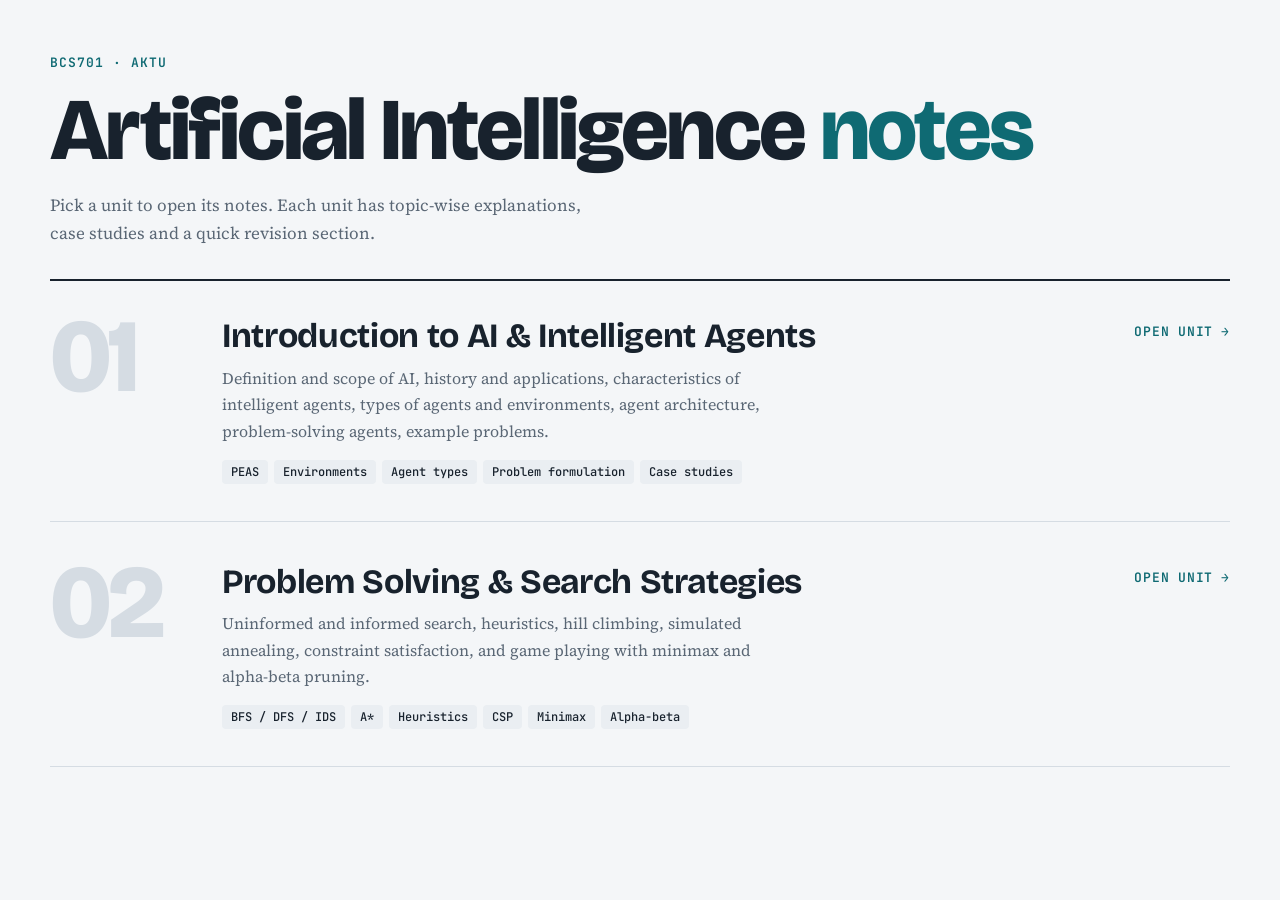
==== index.html @ 0ec4174a "Add unit-wise AI notes with index page" ====
<!doctype html>
<html lang="en">
<head>
<meta charset="utf-8">
<meta name="viewport" content="width=device-width, initial-scale=1">
<title>BCS701 AI Notes</title>
<meta name="description" content="Unit-wise notes for BCS701 Artificial Intelligence (AKTU).">
<link rel="preconnect" href="https://fonts.googleapis.com">
<link rel="preconnect" href="https://fonts.gstatic.com" crossorigin>
<link rel="stylesheet" href="https://fonts.googleapis.com/css2?family=Bricolage+Grotesque:opsz,wght@12..96,500;12..96,700;12..96,800&family=JetBrains+Mono:wght@400;500;600;700&family=Source+Serif+4:ital,opsz,wght@0,8..60,400;0,8..60,700;1,8..60,400&display=swap">
<link rel="stylesheet" href="notes.css">
<style>
  .cover { max-width: 1180px; margin: 0 auto; padding-block: 56px 32px; border-bottom: 2px solid var(--ink); }
  .cover .course { font: 600 13px/1 var(--mono); letter-spacing: .08em; text-transform: uppercase; color: var(--accent); margin: 0 0 18px; }
  .cover h1 { font: 800 clamp(40px, 8vw, 88px)/.98 var(--display); letter-spacing: -.03em; margin: 0; text-wrap: balance; }
  .cover h1 span { color: var(--accent); }
  .cover p { margin: 18px 0 0; color: var(--muted); max-width: 60ch; }

  .units { max-width: 1180px; margin: 0 auto; padding: 0 0 72px; list-style: none; }
  .unit a {
    display: grid; grid-template-columns: minmax(84px, 140px) 1fr auto; gap: 8px 32px; align-items: start;
    padding: 32px 0; border-bottom: 1px solid var(--rule); color: inherit; text-decoration: none;
    opacity: 0; animation: rise .5s cubic-bezier(.2,.7,.2,1) forwards;
  }
  .unit:nth-child(2) a { animation-delay: .08s; }
  .unit:nth-child(3) a { animation-delay: .16s; }
  .unit:nth-child(4) a { animation-delay: .24s; }
  .unit:nth-child(5) a { animation-delay: .32s; }
  @keyframes rise { from { opacity: 0; transform: translateY(12px); } to { opacity: 1; transform: none; } }
  @media (prefers-reduced-motion: reduce) { .unit a { animation: none; opacity: 1; } }

  .unit .no { font: 800 clamp(56px, 9vw, 104px)/.85 var(--display); color: var(--rule); transition: color .2s; letter-spacing: -.04em; }
  .unit h2 { font: 700 clamp(24px, 3.2vw, 34px)/1.1 var(--display); letter-spacing: -.01em; margin: 4px 0 10px; transition: color .2s; }
  .unit .scope { margin: 0; color: var(--muted); font-size: 16px; max-width: 72ch; }
  .unit .topics { display: flex; flex-wrap: wrap; gap: 6px; margin: 16px 0 0; padding: 0; list-style: none; }
  .unit .topics li { font: 500 12px/1 var(--mono); padding: 6px 9px; border-radius: 4px; background: var(--code-bg); color: var(--ink); }
  .unit .go {
    font: 600 13px/1 var(--mono); letter-spacing: .06em; text-transform: uppercase; color: var(--accent);
    margin-top: 12px; white-space: nowrap; display: flex; gap: 8px; align-items: center;
  }
  .unit .go::after { content: "→"; transition: transform .2s; }
  .unit a:hover .no, .unit a:focus-visible .no { color: var(--accent); }
  .unit a:hover h2, .unit a:focus-visible h2 { color: var(--accent); }
  .unit a:hover .go::after, .unit a:focus-visible .go::after { transform: translateX(4px); }
  .unit a:focus-visible { outline: 2px solid var(--accent); outline-offset: 4px; border-radius: 4px; }

  @media (max-width: 720px) {
    .cover { padding-block: 36px 24px; }
    .unit a { grid-template-columns: 1fr; padding: 28px 0; }
    .unit .no { font-size: 56px; }
    .unit .go { margin-top: 8px; }
  }
</style>
</head>
<body>

<header class="cover">
  <p class="course">BCS701 · AKTU</p>
  <h1>Artificial Intelligence <span>notes</span></h1>
  <p>Pick a unit to open its notes. Each unit has topic-wise explanations, case studies and a quick revision section.</p>
</header>

<ol class="units">
  <li class="unit">
    <a href="unit1.html">
      <span class="no">01</span>
      <div>
        <h2>Introduction to AI &amp; Intelligent Agents</h2>
        <p class="scope">Definition and scope of AI, history and applications, characteristics of intelligent agents, types of agents and environments, agent architecture, problem-solving agents, example problems.</p>
        <ul class="topics">
          <li>PEAS</li><li>Environments</li><li>Agent types</li><li>Problem formulation</li><li>Case studies</li>
        </ul>
      </div>
      <span class="go">Open unit</span>
    </a>
  </li>
  <li class="unit">
    <a href="unit2.html">
      <span class="no">02</span>
      <div>
        <h2>Problem Solving &amp; Search Strategies</h2>
        <p class="scope">Uninformed and informed search, heuristics, hill climbing, simulated annealing, constraint satisfaction, and game playing with minimax and alpha-beta pruning.</p>
        <ul class="topics">
          <li>BFS / DFS / IDS</li><li>A*</li><li>Heuristics</li><li>CSP</li><li>Minimax</li><li>Alpha-beta</li>
        </ul>
      </div>
      <span class="go">Open unit</span>
    </a>
  </li>
</ol>

</body>
</html>
---- notes.css ----
/* Shared styles for BCS701 unit notes */
:root {
  --paper: #F4F6F8;
  --surface: #FFFFFF;
  --ink: #18222D;
  --muted: #5A6775;
  --rule: #D5DCE3;
  --accent: #0F6A73;
  --accent-soft: #DDEFF0;
  --mark: #F5E27A;
  --mark-ink: #3B3208;
  --scen: #B4442F;
  --scen-soft: #F8E8E3;
  --good: #2F7D4A;
  --bad: #B4442F;
  --code-bg: #EAEEF2;
  --c-red: #D2574F;
  --c-green: #3E8E57;
  --c-blue: #3F6FB5;
  --display: "Bricolage Grotesque", "Segoe UI", system-ui, sans-serif;
  --body: "Source Serif 4", Georgia, "Times New Roman", serif;
  --mono: "JetBrains Mono", ui-monospace, "Cascadia Code", Consolas, monospace;
  color-scheme: light;
}
@media (prefers-color-scheme: dark) {
  :root:not([data-theme="light"]) {
    --paper: #0F151B; --surface: #151D25; --ink: #E4EAF0; --muted: #93A1AF;
    --rule: #28343F; --accent: #5CC3C9; --accent-soft: #14343A;
    --mark: #5E5312; --mark-ink: #FFF3B8; --scen: #F08A73; --scen-soft: #33201B;
    --good: #6FCB8C; --bad: #F08A73; --code-bg: #1B252F;
    color-scheme: dark;
  }
}
:root[data-theme="dark"] {
  --paper: #0F151B; --surface: #151D25; --ink: #E4EAF0; --muted: #93A1AF;
  --rule: #28343F; --accent: #5CC3C9; --accent-soft: #14343A;
  --mark: #5E5312; --mark-ink: #FFF3B8; --scen: #F08A73; --scen-soft: #33201B;
  --good: #6FCB8C; --bad: #F08A73; --code-bg: #1B252F;
  color-scheme: dark;
}

* { box-sizing: border-box; }
html { scroll-behavior: smooth; scroll-padding-top: 16px; }
@media (prefers-reduced-motion: reduce) { html { scroll-behavior: auto; } }
body {
  margin: 0;
  background: var(--paper);
  color: var(--ink);
  font: 400 17px/1.65 var(--body);
  padding-inline: 20px;
}

/* ---------- masthead ---------- */
.masthead {
  max-width: 1180px;
  margin: 0 auto;
  padding-block: 40px 28px;
  border-bottom: 2px solid var(--ink);
  display: grid;
  gap: 10px;
}
.masthead .course {
  font: 600 13px/1 var(--mono);
  letter-spacing: .08em;
  text-transform: uppercase;
  color: var(--accent);
  display: flex; flex-wrap: wrap; gap: 8px 18px; align-items: center;
}
.masthead .course a { color: var(--muted); text-decoration: none; border-bottom: 1px dashed var(--muted); }
.masthead .course a:hover { color: var(--accent); border-color: var(--accent); }
.masthead h1 {
  font: 800 clamp(34px, 6vw, 60px)/1.02 var(--display);
  letter-spacing: -.02em;
  margin: 0;
  text-wrap: balance;
}
.masthead h1 .unit-no { color: var(--accent); }
.masthead .scope { margin: 0; color: var(--muted); max-width: 70ch; font-size: 16px; }

/* ---------- layout ---------- */
.layout {
  max-width: 1180px;
  margin: 0 auto;
  display: grid;
  grid-template-columns: 230px minmax(0, 1fr);
  gap: 48px;
  padding-block: 32px 80px;
}
.toc {
  position: sticky; top: 20px; align-self: start;
  max-height: calc(100vh - 40px); overflow-y: auto;
  font: 500 14px/1.4 var(--display);
}
.toc p { font: 600 11px/1 var(--mono); letter-spacing: .1em; text-transform: uppercase; color: var(--muted); margin: 0 0 12px; }
.toc ol { list-style: none; margin: 0; padding: 0; display: grid; gap: 2px; counter-reset: t; }
.toc li { counter-increment: t; }
.toc a {
  display: grid; grid-template-columns: 26px 1fr; gap: 4px;
  padding: 6px 8px; border-radius: 6px;
  color: var(--ink); text-decoration: none;
}
.toc a::before { content: counter(t, decimal-leading-zero); font: 500 12px/1.6 var(--mono); color: var(--muted); }
.toc a:hover, .toc a:focus-visible { background: var(--accent-soft); color: var(--accent); outline: none; }
.toc a.case::before { content: "★"; color: var(--scen); }

@media (max-width: 900px) {
  .layout { grid-template-columns: 1fr; gap: 24px; }
  .toc { position: static; max-height: none; border: 1px solid var(--rule); border-radius: 10px; padding: 14px; background: var(--surface); }
  .toc ol { grid-template-columns: repeat(auto-fill, minmax(200px, 1fr)); }
}

/* ---------- content ---------- */
main { min-width: 0; max-width: 780px; }
section { padding-block: 8px 28px; }
section + section { border-top: 1px solid var(--rule); padding-top: 32px; }
h2 {
  font: 700 clamp(26px, 3.4vw, 34px)/1.15 var(--display);
  letter-spacing: -.015em;
  margin: 0 0 16px;
  text-wrap: balance;
  display: flex; gap: 14px; align-items: baseline;
}
h2 .num { font: 500 15px/1 var(--mono); color: var(--accent); flex: none; }
h3 { font: 700 21px/1.25 var(--display); margin: 30px 0 10px; text-wrap: balance; }
h4 { font: 700 15px/1.3 var(--display); margin: 22px 0 6px; letter-spacing: .02em; text-transform: uppercase; color: var(--accent); }
p { margin: 0 0 14px; max-width: 70ch; }
ul, ol { margin: 0 0 14px; padding-left: 22px; }
li { margin-bottom: 5px; }
li::marker { color: var(--accent); }
strong { font-weight: 700; }
em { font-style: italic; }
a { color: var(--accent); }
a:focus-visible, summary:focus-visible { outline: 2px solid var(--accent); outline-offset: 2px; }
code, kbd { font: 500 .86em/1 var(--mono); background: var(--code-bg); padding: 2px 5px; border-radius: 4px; }
.hl { background: linear-gradient(transparent 55%, var(--mark) 55%); color: inherit; padding: 0 2px; }
.muted { color: var(--muted); }

/* definition-style key terms */
dl.terms { display: grid; grid-template-columns: max-content 1fr; gap: 10px 20px; margin: 0 0 18px; }
dl.terms dt { font: 700 15px/1.6 var(--display); color: var(--accent); }
dl.terms dd { margin: 0; }
@media (max-width: 560px) { dl.terms { grid-template-columns: 1fr; gap: 2px; } dl.terms dd { margin-bottom: 10px; } }

/* exam tip */
.tip {
  background: var(--mark); color: var(--mark-ink);
  padding: 14px 18px; border-radius: 4px 14px 4px 14px;
  margin: 18px 0; font-size: 16px;
}
.tip b.lbl { font: 700 12px/1 var(--mono); letter-spacing: .08em; text-transform: uppercase; display: block; margin-bottom: 6px; }
.tip p:last-child, .tip ul:last-child, .tip ol:last-child { margin-bottom: 0; }
.tip li::marker { color: var(--mark-ink); }

/* formula / key box */
.key {
  border: 1.5px solid var(--accent); border-radius: 10px;
  padding: 14px 18px; margin: 18px 0; background: var(--surface);
}
.key .lbl { font: 700 12px/1 var(--mono); letter-spacing: .08em; text-transform: uppercase; color: var(--accent); display: block; margin-bottom: 8px; }
.key p:last-child, .key ul:last-child { margin-bottom: 0; }
.formula { font: 600 17px/1.5 var(--mono); text-align: center; padding: 6px 0; overflow-x: auto; }

/* tables */
.tbl { overflow-x: auto; margin: 16px 0 20px; border: 1px solid var(--rule); border-radius: 10px; background: var(--surface); }
table { border-collapse: collapse; width: 100%; font-size: 15px; line-height: 1.45; }
th, td { text-align: left; padding: 9px 12px; border-bottom: 1px solid var(--rule); vertical-align: top; }
th { font: 700 13px/1.3 var(--display); background: var(--accent-soft); color: var(--ink); white-space: nowrap; }
tr:last-child td { border-bottom: 0; }
td.y { color: var(--good); font-weight: 600; }
td.n { color: var(--bad); font-weight: 600; }
td.num, th.num { font-family: var(--mono); font-variant-numeric: tabular-nums; }
tr.win td { background: var(--accent-soft); font-weight: 600; }

/* code / pseudo */
pre {
  font: 400 14px/1.6 var(--mono); background: var(--code-bg);
  padding: 14px 16px; border-radius: 8px; overflow-x: auto; margin: 14px 0 18px;
}
pre code { background: none; padding: 0; font-size: inherit; }
pre .kw { color: var(--accent); font-weight: 600; }
pre .cm { color: var(--muted); font-style: italic; }

/* flow chips (agent pipelines) */
.flow { display: flex; flex-wrap: wrap; align-items: center; gap: 6px; margin: 12px 0 16px; font: 500 13px/1.3 var(--mono); }
.flow span { background: var(--surface); border: 1px solid var(--rule); padding: 6px 10px; border-radius: 6px; }
.flow span.em { border-color: var(--accent); color: var(--accent); background: var(--accent-soft); }
.flow i { font-style: normal; color: var(--muted); }

/* agent-type grid */
.cards { display: grid; grid-template-columns: repeat(auto-fit, minmax(220px, 1fr)); gap: 14px; margin: 16px 0 20px; }
.card { background: var(--surface); border: 1px solid var(--rule); border-radius: 10px; padding: 14px 16px; }
.card h5 { font: 700 16px/1.25 var(--display); margin: 0 0 6px; }
.card p { font-size: 15px; margin: 0; }
.card .eg { display: block; margin-top: 8px; font: 500 12px/1.4 var(--mono); color: var(--muted); }

/* figures */
figure { margin: 20px 0 24px; }
figure .fig { overflow-x: auto; background: var(--surface); border: 1px solid var(--rule); border-radius: 10px; padding: 14px; }
figure svg { display: block; margin: 0 auto; max-width: 100%; height: auto; font-family: var(--mono); }
figcaption { font: 500 13px/1.5 var(--display); color: var(--muted); margin-top: 8px; }
svg .ln { stroke: var(--ink); stroke-width: 1.6; fill: none; }
svg .ln-soft { stroke: var(--muted); stroke-width: 1.3; fill: none; }
svg .ln-acc { stroke: var(--accent); stroke-width: 2.4; fill: none; }
svg .ln-cut { stroke: var(--bad); stroke-width: 1.6; stroke-dasharray: 5 4; fill: none; }
svg .box { fill: var(--surface); stroke: var(--ink); stroke-width: 1.5; }
svg .box-acc { fill: var(--accent-soft); stroke: var(--accent); stroke-width: 1.8; }
svg .box-soft { fill: var(--paper); stroke: var(--muted); stroke-width: 1.2; stroke-dasharray: 4 3; }
svg .node { fill: var(--surface); stroke: var(--ink); stroke-width: 1.6; }
svg .node-acc { fill: var(--accent); stroke: var(--accent); }
svg .node-cut { fill: var(--paper); stroke: var(--bad); stroke-width: 1.4; stroke-dasharray: 4 3; }
svg .t { fill: var(--ink); font-size: 13px; }
svg .t-b { fill: var(--ink); font-size: 14px; font-weight: 700; }
svg .t-inv { fill: var(--surface); font-size: 14px; font-weight: 700; }
svg .t-m { fill: var(--muted); font-size: 11.5px; }
svg .t-acc { fill: var(--accent); font-size: 13px; font-weight: 700; }
svg .t-bad { fill: var(--bad); font-size: 12px; font-weight: 700; }
svg .arrowhead { fill: var(--ink); }
svg .arrowhead-acc { fill: var(--accent); }
svg .area { fill: var(--accent-soft); }

/* case studies */
.case {
  background: var(--scen-soft);
  border-radius: 12px;
  padding: 18px 20px;
  margin: 20px 0;
}
.case .lbl { font: 700 12px/1 var(--mono); letter-spacing: .08em; text-transform: uppercase; color: var(--scen); display: block; margin-bottom: 8px; }
.case .q { font: 600 18px/1.45 var(--display); margin: 0 0 12px; max-width: 68ch; }
.case details { background: var(--surface); border-radius: 8px; border: 1px solid var(--rule); }
.case summary {
  cursor: pointer; padding: 10px 14px; list-style: none;
  font: 600 14px/1.3 var(--display); color: var(--scen);
  display: flex; align-items: center; gap: 8px;
}
.case summary::-webkit-details-marker { display: none; }
.case summary::before { content: "+"; font: 700 16px/1 var(--mono); width: 14px; }
.case details[open] summary::before { content: "−"; }
.case details > div { padding: 4px 16px 14px; border-top: 1px solid var(--rule); }
.case details > div > :first-child { margin-top: 12px; }
.case details > div > :last-child { margin-bottom: 0; }

.toolbar { display: flex; flex-wrap: wrap; gap: 8px; margin: 0 0 12px; }
.toolbar button {
  font: 600 13px/1 var(--display); padding: 9px 14px; border-radius: 999px;
  border: 1px solid var(--scen); background: var(--surface); color: var(--scen); cursor: pointer;
}
.toolbar button:hover { background: var(--scen-soft); }
.toolbar button:focus-visible { outline: 2px solid var(--scen); outline-offset: 2px; }

/* two-column compare */
.split { display: grid; grid-template-columns: repeat(auto-fit, minmax(260px, 1fr)); gap: 14px; margin: 14px 0 18px; }
.split > div { background: var(--surface); border: 1px solid var(--rule); border-radius: 10px; padding: 14px 16px; }
.split h5 { font: 700 15px/1.3 var(--display); margin: 0 0 6px; color: var(--accent); }
.split p, .split ul { font-size: 15px; margin-bottom: 0; }

/* quick revision list */
.qr { display: grid; grid-template-columns: repeat(auto-fit, minmax(280px, 1fr)); gap: 10px; margin: 12px 0; padding: 0; list-style: none; }
.qr li { background: var(--surface); border: 1px solid var(--rule); border-radius: 8px; padding: 10px 14px; font-size: 15px; margin: 0; }
.qr li b { font-family: var(--display); color: var(--accent); }

footer.end { max-width: 1180px; margin: 0 auto; padding-block: 24px 48px; border-top: 1px solid var(--rule); font: 500 13px/1.5 var(--display); color: var(--muted); display: flex; flex-wrap: wrap; justify-content: space-between; gap: 10px; }
footer.end a { color: var(--accent); }
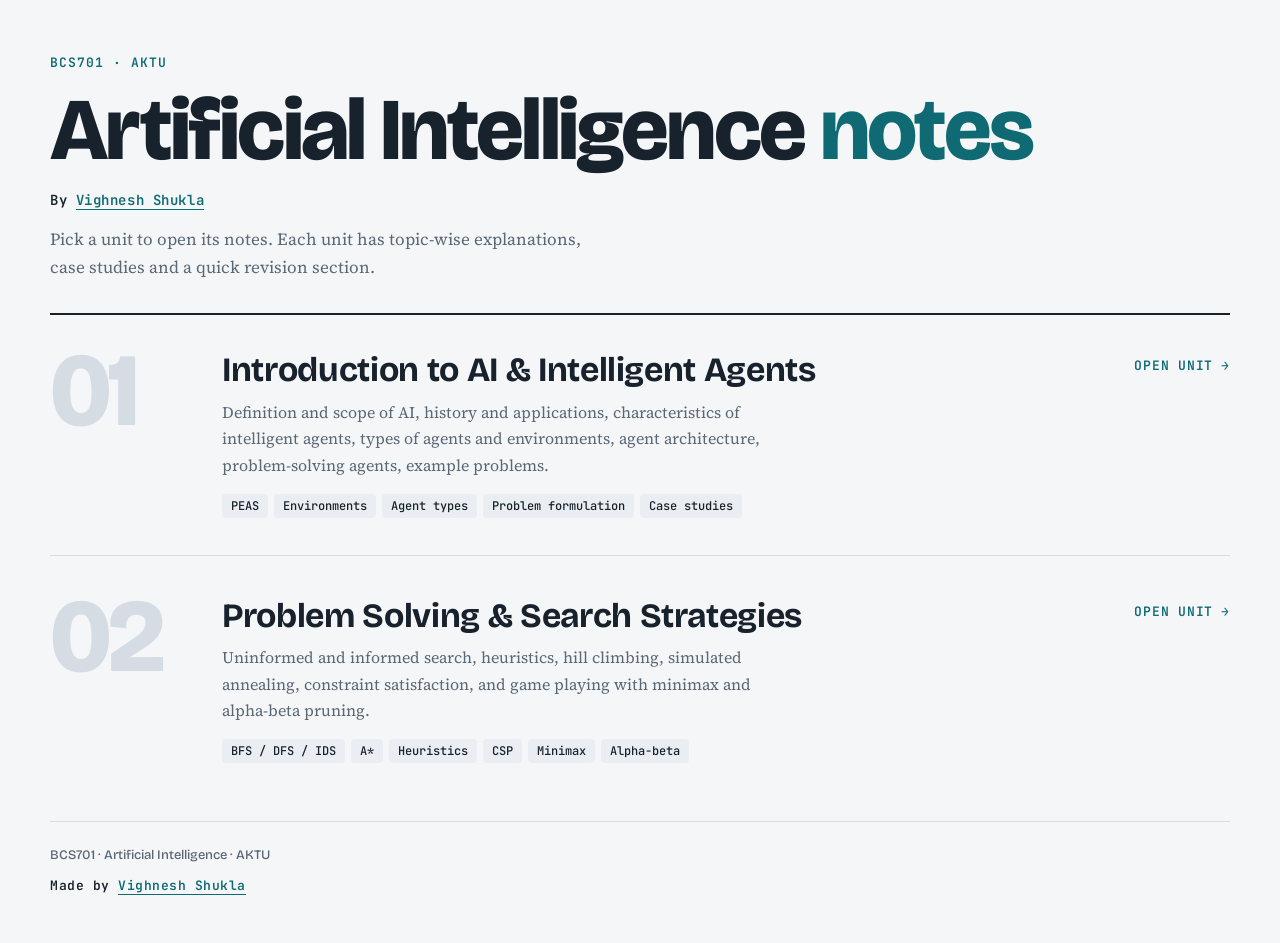
==== commit 25af9d3b: "Credit Vighnesh Shukla on all pages" ====
--- a/index.html
+++ b/index.html
@@ -3,6 +3,7 @@
 <head>
 <meta charset="utf-8">
 <meta name="viewport" content="width=device-width, initial-scale=1">
+<meta name="author" content="Vighnesh Shukla">
 <title>BCS701 AI Notes</title>
 <meta name="description" content="Unit-wise notes for BCS701 Artificial Intelligence (AKTU).">
 <link rel="preconnect" href="https://fonts.googleapis.com">
@@ -14,9 +15,12 @@
   .cover .course { font: 600 13px/1 var(--mono); letter-spacing: .08em; text-transform: uppercase; color: var(--accent); margin: 0 0 18px; }
   .cover h1 { font: 800 clamp(40px, 8vw, 88px)/.98 var(--display); letter-spacing: -.03em; margin: 0; text-wrap: balance; }
   .cover h1 span { color: var(--accent); }
+  .cover .by { font: 600 14px/1 var(--mono); letter-spacing: .04em; color: var(--ink); margin-top: 20px; }
+  .cover .by a { color: var(--accent); text-decoration: none; border-bottom: 1px solid currentColor; }
   .cover p { margin: 18px 0 0; color: var(--muted); max-width: 60ch; }
 
-  .units { max-width: 1180px; margin: 0 auto; padding: 0 0 72px; list-style: none; }
+  .units { max-width: 1180px; margin: 0 auto; padding: 0 0 16px; list-style: none; }
+  .unit:last-child a { border-bottom: 0; }
   .unit a {
     display: grid; grid-template-columns: minmax(84px, 140px) 1fr auto; gap: 8px 32px; align-items: start;
     padding: 32px 0; border-bottom: 1px solid var(--rule); color: inherit; text-decoration: none;
@@ -57,6 +61,7 @@
 <header class="cover">
   <p class="course">BCS701 · AKTU</p>
   <h1>Artificial Intelligence <span>notes</span></h1>
+  <p class="by">By <a href="https://github.com/SVIGHNESH">Vighnesh Shukla</a></p>
   <p>Pick a unit to open its notes. Each unit has topic-wise explanations, case studies and a quick revision section.</p>
 </header>
 
@@ -89,5 +94,10 @@
   </li>
 </ol>
 
+<footer class="end">
+  <span>BCS701 · Artificial Intelligence · AKTU</span>
+  <span class="credit">Made by <a href="https://github.com/SVIGHNESH">Vighnesh Shukla</a></span>
+</footer>
+
 </body>
 </html>
--- a/notes.css
+++ b/notes.css
@@ -261,3 +261,5 @@
 
 footer.end { max-width: 1180px; margin: 0 auto; padding-block: 24px 48px; border-top: 1px solid var(--rule); font: 500 13px/1.5 var(--display); color: var(--muted); display: flex; flex-wrap: wrap; justify-content: space-between; gap: 10px; }
 footer.end a { color: var(--accent); }
+footer.end .credit { flex-basis: 100%; font: 600 13px/1.5 var(--mono); letter-spacing: .04em; color: var(--ink); }
+footer.end .credit a { text-decoration: none; border-bottom: 1px solid currentColor; }
